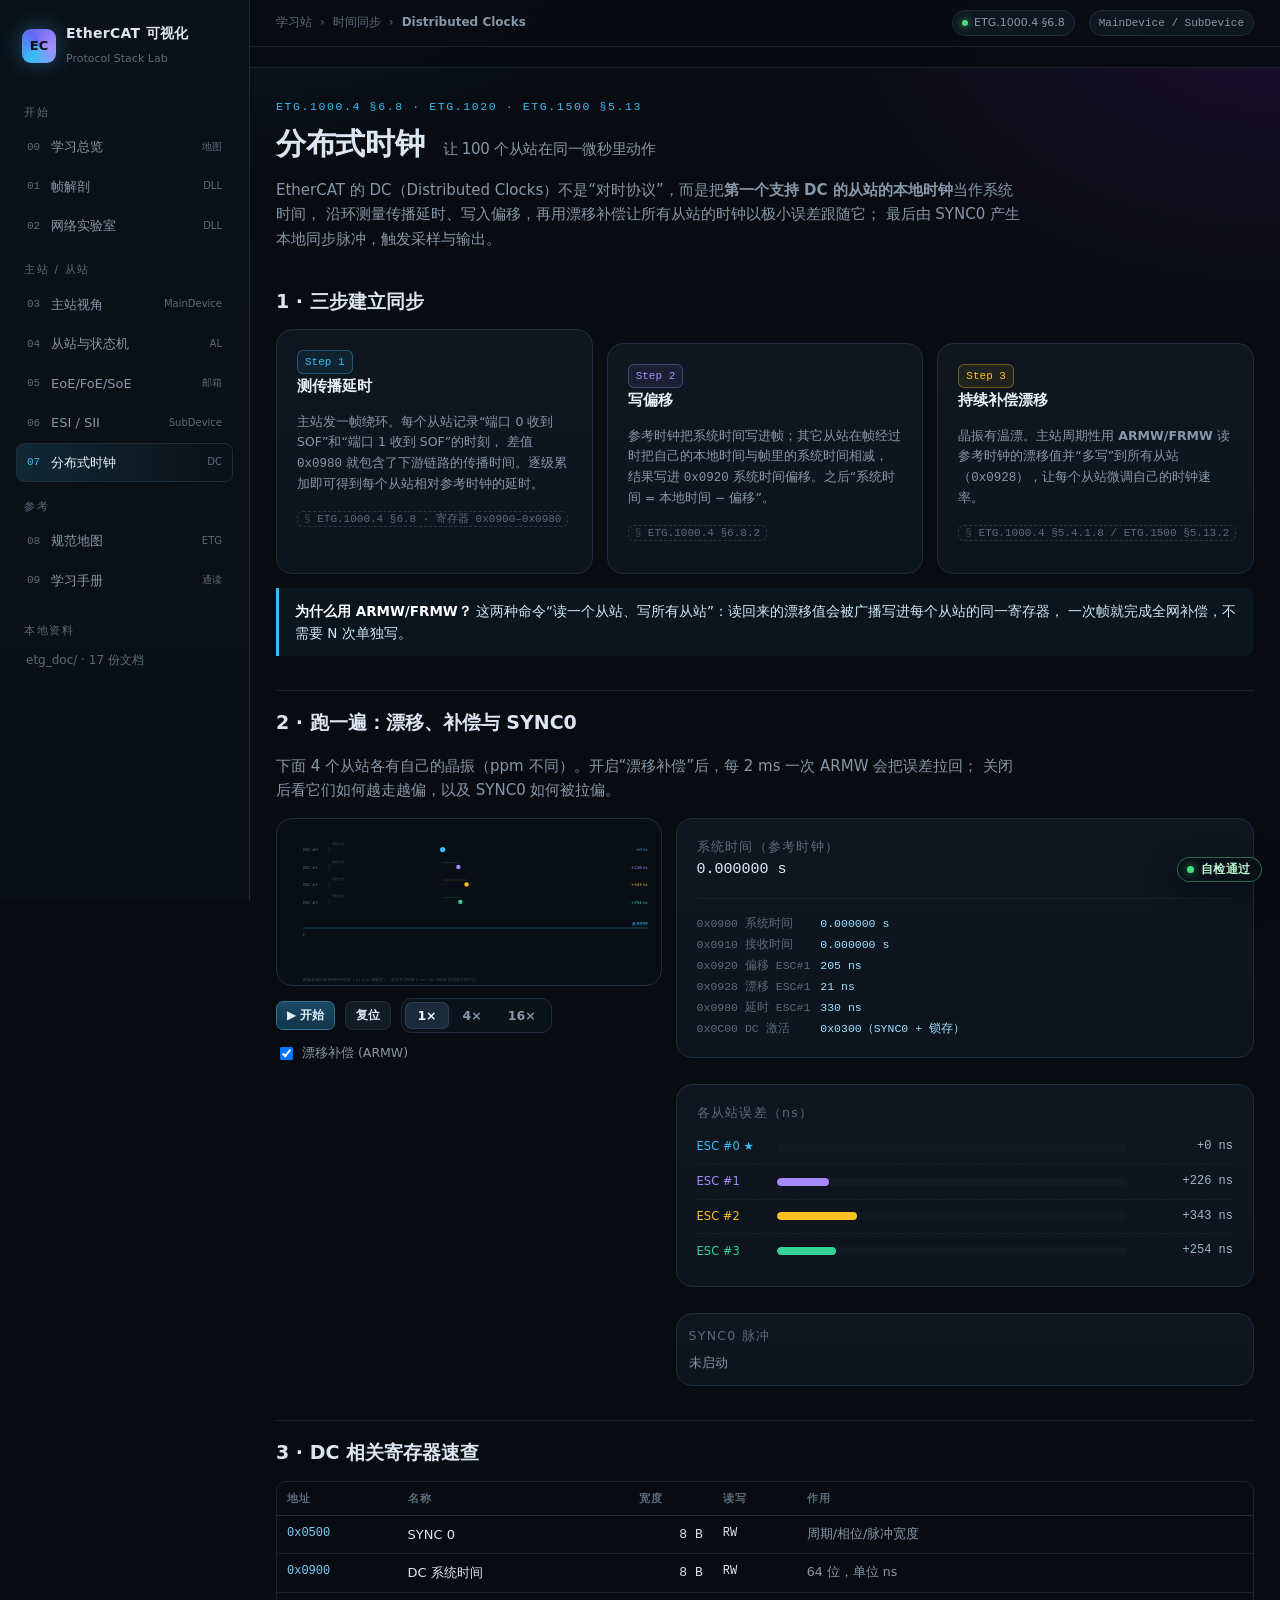
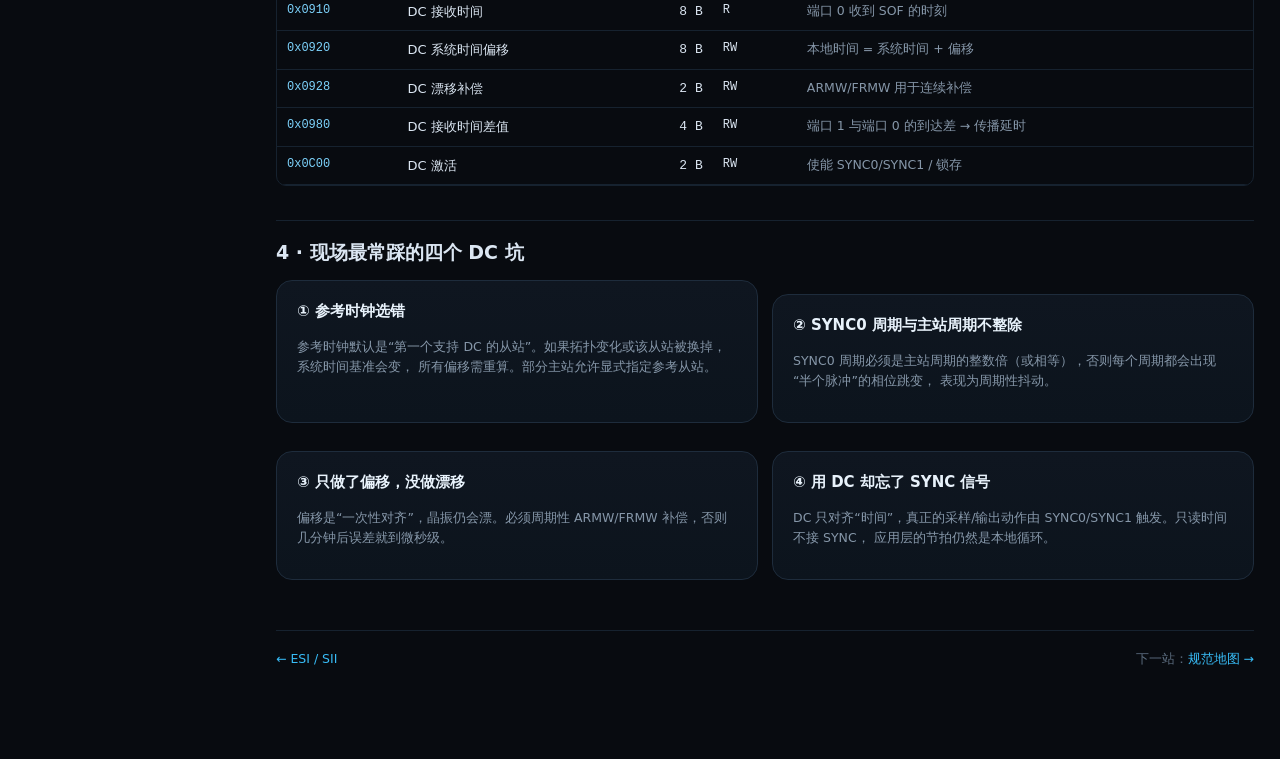
==== dc.html @ e686e782 "feat: init" ====
<!DOCTYPE html>
<html lang="zh-CN">
<head>
<meta charset="utf-8">
<meta name="viewport" content="width=device-width,initial-scale=1">
<title>分布式时钟 · EtherCAT 可视化</title>
<link rel="icon" href="data:image/svg+xml,%3Csvg xmlns='http://www.w3.org/2000/svg' viewBox='0 0 32 32'%3E%3Crect width='32' height='32' rx='8' fill='%230b1c26'/%3E%3Crect x='5' y='5' width='22' height='22' rx='5' fill='none' stroke='%2338bdf8' stroke-width='2'/%3E%3Ctext x='16' y='21' font-family='monospace' font-size='11' font-weight='700' fill='%237dd3fc' text-anchor='middle'%3EEC%3C/text%3E%3C/svg%3E">
<link rel="stylesheet" href="assets/css/style.css">
<style>
  .dc-stage{background:#080e14;border:1px solid var(--line);border-radius:16px;overflow:hidden}
  .dc-stage svg{display:block;width:100%;height:auto}
  .reg{display:grid;grid-template-columns:auto 1fr;gap:2px 10px;font-size:11.5px;font-family:var(--mono)}
  .reg .k{color:var(--text-faint)}
  .reg .v{color:#9fe0ff}
  .clock-row{display:grid;grid-template-columns:70px 1fr 96px;gap:10px;align-items:center;padding:7px 0;border-bottom:1px dashed #16222f}
  .clock-row:last-child{border-bottom:0}
  .bar{height:8px;border-radius:99px;background:#101a24;overflow:hidden}
  .bar i{display:block;height:100%;border-radius:99px}
  .mono-lg{font-family:var(--mono);font-size:15px;color:#dff1ff}
  .lag{font-family:var(--mono);font-size:12px}
</style>
</head>
<body>
<div class="shell">
  <div class="side" id="side-slot"></div>
  <div class="main">
    <div class="topbar" id="top-slot"></div>
    <div class="wrap">

      <div class="page-head">
        <div class="eyebrow">ETG.1000.4 §6.8 · ETG.1020 · ETG.1500 §5.13</div>
        <h1>分布式时钟 <small>让 100 个从站在同一微秒里动作</small></h1>
        <p class="lede">
          EtherCAT 的 DC（Distributed Clocks）不是“对时协议”，而是把<b>第一个支持 DC 的从站的本地时钟</b>当作系统时间，
          沿环测量传播延时、写入偏移，再用漂移补偿让所有从站的时钟以极小误差跟随它；
          最后由 SYNC0 产生本地同步脉冲，触发采样与输出。
        </p>
      </div>

      <h2 id="principle">1 · 三步建立同步</h2>
      <div class="grid g3">
        <div class="card">
          <div class="badge m">Step 1</div>
          <h3>测传播延时</h3>
          <p class="small muted">
            主站发一帧绕环。每个从站记录“端口 0 收到 SOF”和“端口 1 收到 SOF”的时刻，
            差值 <code class="mono">0x0980</code> 就包含了下游链路的传播时间。逐级累加即可得到每个从站相对参考时钟的延时。
          </p>
          <p class="small"><span class="src">ETG.1000.4 §6.8 · 寄存器 0x0900–0x0980</span></p>
        </div>
        <div class="card">
          <div class="badge s">Step 2</div>
          <h3>写偏移</h3>
          <p class="small muted">
            参考时钟把系统时间写进帧；其它从站在帧经过时把自己的本地时间与帧里的系统时间相减，
            结果写进 <code class="mono">0x0920</code> 系统时间偏移。之后“系统时间 = 本地时间 − 偏移”。
          </p>
          <p class="small"><span class="src">ETG.1000.4 §6.8.2</span></p>
        </div>
        <div class="card">
          <div class="badge w">Step 3</div>
          <h3>持续补偿漂移</h3>
          <p class="small muted">
            晶振有温漂。主站周期性用 <b>ARMW/FRMW</b> 读参考时钟的漂移值并“多写”到所有从站
            （<code class="mono">0x0928</code>），让每个从站微调自己的时钟速率。
          </p>
          <p class="small"><span class="src">ETG.1000.4 §5.4.1.8 / ETG.1500 §5.13.2</span></p>
        </div>
      </div>

      <div class="note" style="margin-top:14px">
        <b>为什么用 ARMW/FRMW？</b> 这两种命令“读一个从站、写所有从站”：读回来的漂移值会被广播写进每个从站的同一寄存器，
        一次帧就完成全网补偿，不需要 N 次单独写。
      </div>

      <h2 id="sim">2 · 跑一遍：漂移、补偿与 SYNC0</h2>
      <p class="lede">
        下面 4 个从站各有自己的晶振（ppm 不同）。开启“漂移补偿”后，每 2 ms 一次 ARMW 会把误差拉回；
        关闭后看它们如何越走越偏，以及 SYNC0 如何被拉偏。
      </p>

      <div class="grid g23">
        <div>
          <div class="dc-stage" id="stage"></div>
          <div class="toolbar" style="margin-top:12px">
            <button class="btn sm primary" id="btn-run">▶ 开始</button>
            <button class="btn sm" id="btn-reset">复位</button>
            <div class="seg" id="speed">
              <button data-v="1" class="on">1×</button>
              <button data-v="4">4×</button>
              <button data-v="16">16×</button>
            </div>
            <div class="spacer"></div>
            <label class="small muted" style="display:flex;gap:6px;align-items:center">
              <input type="checkbox" id="comp" checked> 漂移补偿 (ARMW)
            </label>
          </div>
        </div>

        <div class="side-panel">
          <div class="card">
            <div class="small faint" style="letter-spacing:.1em">系统时间（参考时钟）</div>
            <div class="mono-lg" id="sys-time">0.000000 s</div>
            <div class="hr"></div>
            <div class="reg" id="regs"></div>
          </div>
          <div class="card">
            <div class="small faint" style="letter-spacing:.1em;margin-bottom:6px">各从站误差（ns）</div>
            <div id="clocks"></div>
          </div>
          <div class="card" style="padding:12px">
            <div class="small faint" style="letter-spacing:.1em;margin-bottom:6px">SYNC0 脉冲</div>
            <div id="sync-info" class="small muted">未启动</div>
          </div>
        </div>
      </div>

      <h2 id="regs">3 · DC 相关寄存器速查</h2>
      <div class="scroll">
        <table class="tbl" id="dc-reg-tbl"></table>
      </div>

      <h2 id="pitfall">4 · 现场最常踩的四个 DC 坑</h2>
      <div class="grid g2">
        <div class="card">
          <h3 style="margin-top:0">① 参考时钟选错</h3>
          <p class="small muted">
            参考时钟默认是“第一个支持 DC 的从站”。如果拓扑变化或该从站被换掉，系统时间基准会变，
            所有偏移需重算。部分主站允许显式指定参考从站。
          </p>
        </div>
        <div class="card">
          <h3 style="margin-top:0">② SYNC0 周期与主站周期不整除</h3>
          <p class="small muted">
            SYNC0 周期必须是主站周期的整数倍（或相等），否则每个周期都会出现“半个脉冲”的相位跳变，
            表现为周期性抖动。
          </p>
        </div>
        <div class="card">
          <h3 style="margin-top:0">③ 只做了偏移，没做漂移</h3>
          <p class="small muted">
            偏移是“一次性对齐”，晶振仍会漂。必须周期性 ARMW/FRMW 补偿，否则几分钟后误差就到微秒级。
          </p>
        </div>
        <div class="card">
          <h3 style="margin-top:0">④ 用 DC 却忘了 SYNC 信号</h3>
          <p class="small muted">
            DC 只对齐“时间”，真正的采样/输出动作由 SYNC0/SYNC1 触发。只读时间不接 SYNC，
            应用层的节拍仍然是本地循环。
          </p>
        </div>
      </div>

      <footer class="end">
        <a href="slave.html">← ESI / SII</a>
        <span>下一站：<a href="spec.html">规范地图 →</a></span>
      </footer>
    </div>
  </div>
</div>

<script src="assets/js/ec-core.js"></script>
<script>
const { REGS } = EC_DATA;
const { renderShell, fmt, hex0x } = EC_UI;

renderShell({ active: 'dc', crumbs: ['学习站', '时间同步', 'Distributed Clocks'], title: 'ETG.1000.4 §6.8' });

/* ---------------- 模型 ---------------- */
const slaves = [
  { name: 'ESC #0', ppm: 0,    ref: true,  color: '#38bdf8' },
  { name: 'ESC #1', ppm: 18,   ref: false, color: '#a78bfa' },
  { name: 'ESC #2', ppm: -27,  ref: false, color: '#fbbf24' },
  { name: 'ESC #3', ppm: 41,   ref: false, color: '#34d399' },
];
const NS = 1e9;
let t = 0;                 // 系统时间 (ns)
let running = false;
let speed = 1;
let raf = null;
let last = 0;
let compOn = true;
let nextArmw = 0;
let armwPeriod = 2e6;      // 2 ms
let syncPeriod = 1e6;      // 1 ms
let lastSync = 0;
let syncCount = 0;

/* 每个从站：offset（本地-系统），drift（累计误差 ns），propDelay（传播延时 ns） */
const st = slaves.map((s, i) => ({
  offsetErr: i === 0 ? 0 : 120 + i * 85,   // 初始偏移误差（故意没对齐，单位 ns）
  driftErr: i === 0 ? 0 : (Math.random() - 0.5) * 300,
  delay: i * 290 + 40,                     // 传播延时估算
  syncJitter: 0,
}));

const stage = document.getElementById('stage');

/* ---------------- 绘制 ---------------- */
function draw() {
  const W = 880, H = 380;
  const baseY = 250;
  const parts = [];

  // 时间轴
  parts.push(`<line x1="60" y1="${baseY}" x2="${W - 30}" y2="${baseY}" stroke="#1e2c3c"/>`);
  parts.push(`<text x="60" y="${baseY + 18}" fill="#5a6b7d" font-size="9">t</text>`);

  // 参考时钟线（0 误差）
  parts.push(`<line x1="60" y1="${baseY}" x2="${W - 30}" y2="${baseY}" stroke="#38bdf8" stroke-width="1.2" opacity=".5"/>`);
  parts.push(`<text x="${W - 30}" y="${baseY - 6}" fill="#38bdf8" font-size="9" text-anchor="end">参考时钟</text>`);

  slaves.forEach((s, i) => {
    const y = 70 + i * 40;
    const err = st[i].driftErr + st[i].offsetErr;
    const norm = Math.max(-1, Math.min(1, err / 1500));
    const x = 380 + norm * 240;
    parts.push(`
      <g>
        <text x="60" y="${y + 4}" fill="#5a6b7d" font-size="9">${s.name}</text>
        <line x1="120" y1="${y}" x2="${W - 30}" y2="${y}" stroke="#0f1a24"/>
        <line x1="120" y1="${y - 8}" x2="120" y2="${y + 8}" stroke="#2a3a4c"/>
        <text x="126" y="${y - 10}" fill="#3b4a5a" font-size="8">理想位置</text>
        <circle cx="${x}" cy="${y}" r="${s.ref ? 6 : 5}" fill="${s.color}"/>
        <line x1="380" y1="${y - 10}" x2="${x}" y2="${y - 10}" stroke="${s.color}" stroke-width="1" opacity=".35"/>
        <text x="${W - 30}" y="${y + 4}" fill="${s.color}" font-size="9" text-anchor="end">
          ${err >= 0 ? '+' : ''}${err.toFixed(0)} ns
        </text>
      </g>`);
  });

  // SYNC0 脉冲
  if (running) {
    const phase = (t % syncPeriod) / syncPeriod;
    parts.push(`
      <g transform="translate(60,${H - 66})">
        <text x="0" y="-8" fill="#5a6b7d" font-size="9">SYNC0（参考）</text>
        <line x1="0" y1="10" x2="520" y2="10" stroke="#2a3a4c"/>
        ${Array.from({ length: 6 }, (_, k) => {
          const x = k * 86 + 20;
          return `<line x1="${x}" y1="10" x2="${x}" y2="-4" stroke="#34d399" stroke-width="2"/>`;
        }).join('')}
        <line x1="${phase * 520}" y1="10" x2="${phase * 520}" y2="-10" stroke="#fb7185" stroke-width="1" opacity=".8"/>
      </g>`);
  }

  // 全局时间轴
  parts.push(`<text x="60" y="${H - 8}" fill="#3b4a5a" font-size="8.5">
    横轴是相对参考时钟的误差（±1.5 µs 满量程）；补偿开启时每 2 ms 一次 ARMW 把误差压回中心</text>`);

  stage.innerHTML = `<svg viewBox="0 0 ${W} ${H}">${parts.join('')}</svg>`;
}

function drawRegs() {
  const err0 = st[1].driftErr;
  const rows = [
    ['0x0900 系统时间', `${(t / NS).toFixed(6)} s`],
    ['0x0910 接收时间', `${((t + st[0].delay) / NS).toFixed(6)} s`],
    ['0x0920 偏移 ESC#1', `${fmt(st[1].offsetErr, 0)} ns`],
    ['0x0928 漂移 ESC#1', `${fmt(err0, 0)} ns`],
    ['0x0980 延时 ESC#1', `${st[1].delay} ns`],
    ['0x0C00 DC 激活', '0x0300（SYNC0 + 锁存）'],
  ];
  document.getElementById('regs').innerHTML = rows.map(([k, v]) =>
    `<span class="k">${k}</span><span class="v">${v}</span>`).join('');

  document.getElementById('sys-time').textContent = (t / NS).toFixed(6) + ' s';

  document.getElementById('clocks').innerHTML = slaves.map((s, i) => {
    const err = st[i].driftErr + st[i].offsetErr;
    const pct = Math.min(100, Math.abs(err) / 1500 * 100);
    return `<div class="clock-row">
      <span style="color:${s.color};font-size:11.5px">${s.name}${s.ref ? ' ★' : ''}</span>
      <div class="bar"><i style="width:${pct}%;background:${pct > 60 ? '#fb7185' : s.color}"></i></div>
      <span class="lag" style="color:${Math.abs(err) > 500 ? '#fda4af' : '#9fb6c9'};text-align:right">
        ${err >= 0 ? '+' : ''}${err.toFixed(0)} ns</span>
    </div>`;
  }).join('');

  document.getElementById('sync-info').innerHTML = running
    ? `已产生 <b style="color:#86efac">${syncCount}</b> 个 SYNC0 脉冲<br>
       周期 1.000 ms · 抖动 ≈ ${fmt(Math.abs(st[3].driftErr) / 50, 1)} ns`
    : '未启动';
}

/* ---------------- 循环 ---------------- */
function tick(now) {
  if (!running) return;
  if (!last) last = now;
  const dtReal = Math.min(80, now - last);   // ms
  last = now;
  const dtNs = dtReal * 1e6 * speed;
  t += dtNs;

  // 每个从站按 ppm 漂移（1 ppm = 1e-6 相对误差）
  // 同时：启动阶段偏移误差按 0.4 s 时间常数收敛到 0（模拟 Step 2 写偏移）
  const alignK = Math.exp(-dtNs / 4e8);
  st.forEach((s, i) => {
    if (i === 0) return;
    const perMs = (slaves[i].ppm * 1e-6) * dtNs;   // ns
    s.driftErr += perMs;
    s.offsetErr *= alignK;
  });

  // ARMW 周期补偿
  if (compOn && t >= nextArmw) {
    nextArmw = t + armwPeriod;
    st.forEach((s, i) => {
      if (i === 0) return;
      s.driftErr *= 0.06;   // 补偿后残余 6%
    });
  }

  // SYNC0
  if (t - lastSync >= syncPeriod) {
    lastSync = t;
    syncCount++;
    st.forEach((s, i) => {
      if (i === 0) return;
      s.syncJitter = s.driftErr * 0.05;
    });
  }

  draw();
  drawRegs();
  raf = requestAnimationFrame(tick);
}

/* ---------------- 控制 ---------------- */
document.getElementById('btn-run').addEventListener('click', e => {
  running = !running;
  e.target.textContent = running ? '❚❚ 暂停' : '▶ 继续';
  if (running) { last = 0; raf = requestAnimationFrame(tick); }
  else { cancelAnimationFrame(raf); }
});
document.getElementById('btn-reset').addEventListener('click', () => {
  running = false; cancelAnimationFrame(raf);
  document.getElementById('btn-run').textContent = '▶ 开始';
  t = 0; last = 0; nextArmw = 0; lastSync = 0; syncCount = 0;
  st.forEach((s, i) => {
    s.offsetErr = i === 0 ? 0 : 120 + i * 85;
    s.driftErr = i === 0 ? 0 : (Math.random() - 0.5) * 300;
  });
  draw(); drawRegs();
});
document.getElementById('speed').addEventListener('click', e => {
  const b = e.target.closest('button'); if (!b) return;
  document.querySelectorAll('#speed button').forEach(x => x.classList.remove('on'));
  b.classList.add('on');
  speed = +b.dataset.v;
});
document.getElementById('comp').addEventListener('change', e => {
  compOn = e.target.checked;
});

/* ---------------- 寄存器表 ---------------- */
const DC_REGS = REGS.filter(r => r.addr.startsWith('0x09') || r.addr === '0x0C00' || r.addr === '0x0500');
document.getElementById('dc-reg-tbl').innerHTML = `
  <thead><tr><th>地址</th><th>名称</th><th>宽度</th><th>读写</th><th>作用</th></tr></thead>
  <tbody>${DC_REGS.map(r => `<tr>
    <td class="mono" style="color:#7dd3fc">${r.addr}</td>
    <td>${r.name}</td><td class="num">${r.size} B</td><td class="mono small">${r.rw}</td>
    <td class="small muted">${r.note}</td>
  </tr>`).join('')}</tbody>`;

/* 初始渲染：即使不点开始，也要先画出时间轴与寄存器 */
draw();
drawRegs();
</script>

<div class="selfcheck sc-idle" id="selfcheck" data-state="idle" role="status" aria-live="polite" tabindex="0"
     title="脚本未执行：若通过 file:// 打开，请确认 assets/js/ec-core.js 存在；否则按 F12 查看控制台">
  <span class="sc-dot"></span><span class="sc-text">脚本未执行</span>
</div>

</body>
</html>
---- assets/css/style.css ----
/* =========================================================
   EtherCAT 可视化学习站 — 共享样式
   设计语言：工业暗色 + 通信信号色
   ========================================================= */
:root{
  --bg:            #080b10;
  --bg-2:          #0c1118;
  --panel:         #0f1620;
  --panel-2:       #131c27;
  --line:          #1e2c3c;
  --line-soft:     #16222f;
  --text:          #dbe6f2;
  --text-dim:      #8697a9;
  --text-faint:    #5a6b7d;

  --master:        #38bdf8;   /* 主站 青 */
  --sub:           #a78bfa;   /* 从站 紫 */
  --rx:            #34d399;   /* 下行 绿 */
  --tx:            #60a5fa;   /* 上行 蓝 */
  --warn:          #fbbf24;
  --err:           #fb7185;
  --ok:            #4ade80;

  --f-eth:         #4c1d95;   /* 以太网头 */
  --f-ecat:        #075985;   /* ECAT 帧头 */
  --f-pdu:         #065f46;   /* PDU 头 */
  --f-data:        #78350f;   /* 数据区 */
  --f-wkc:         #7f1d1d;   /* 工作计数器 */

  --r-s: 4px;
  --r-m: 10px;
  --r-l: 16px;
  --mono: "JetBrains Mono", "Cascadia Mono", "Consolas", ui-monospace, monospace;
  --sans: "Inter", "Segoe UI", "Microsoft YaHei", system-ui, sans-serif;
}

*{ box-sizing:border-box; }
html{ scroll-behavior:smooth; }
body{
  margin:0; background:
    radial-gradient(1200px 700px at 12% -10%, #0f2333 0%, transparent 60%),
    radial-gradient(900px 600px at 100% 0%, #1a1030 0%, transparent 55%),
    var(--bg);
  color:var(--text);
  font:15px/1.65 var(--sans);
  -webkit-font-smoothing:antialiased;
}
a{ color:var(--master); text-decoration:none; }
a:hover{ text-decoration:underline; }
code,kbd,.mono{ font-family:var(--mono); }
kbd{
  font-size:11px; padding:1px 5px; border:1px solid var(--line);
  border-bottom-width:2px; border-radius:4px; background:var(--panel-2); color:var(--text-dim);
}

/* ---------- 布局 ---------- */
.shell{ display:grid; grid-template-columns:250px minmax(0,1fr); min-height:100vh; }
.side{
  position:sticky; top:0; height:100vh; overflow:auto;
  border-right:1px solid var(--line);
  background:linear-gradient(180deg, #0a1118 0%, #0a0f15 100%);
  padding:22px 16px 40px;
}
.brand{ display:flex; gap:10px; align-items:center; padding:0 6px 18px; }
.brand .logo{
  width:34px;height:34px;border-radius:9px;flex:none;
  background:conic-gradient(from 210deg, var(--master), #6366f1, var(--sub), var(--master));
  display:grid;place-items:center;font-weight:800;font-size:13px;color:#04121c;
  box-shadow:0 0 22px rgba(56,189,248,.35);
}
.brand b{ font-size:14px; letter-spacing:.02em; display:block; }
.brand span{ font-size:11px; color:var(--text-faint); }

.nav-group{ margin:16px 0 6px; font-size:10.5px; letter-spacing:.16em; text-transform:uppercase; color:var(--text-faint); padding:0 8px; }
.nav a{
  display:flex; align-items:center; gap:8px;
  padding:8px 10px; border-radius:8px; color:var(--text-dim);
  font-size:13px; text-decoration:none; border:1px solid transparent; white-space:nowrap;
}
.nav a:hover{ background:#0e1822; color:var(--text); }
.nav a.active{ background:linear-gradient(90deg, rgba(56,189,248,.14), transparent); border-color:var(--line); color:#eaf6ff; }
.nav a .num{ font-family:var(--mono); font-size:11px; color:var(--text-faint); width:16px; flex:none; }
.nav a.active .num{ color:var(--master); }
.nav a .tag{ margin-left:auto; font-size:10px; color:var(--text-faint); overflow:hidden; text-overflow:ellipsis; }
@media (max-width:1250px){ .side{ padding-left:12px; padding-right:10px; } .nav a .tag{ display:none; } }

.main{ min-width:0; }
.topbar{
  position:sticky; top:0; z-index:30; backdrop-filter:blur(12px);
  background:rgba(8,11,16,.78); border-bottom:1px solid var(--line-soft);
  display:flex; align-items:center; gap:14px; padding:10px 26px;
}
.crumbs{ font-size:12px; color:var(--text-faint); display:flex; gap:8px; align-items:center; }
.crumbs b{ color:var(--text-dim); font-weight:600; }
.topbar .spacer{ flex:1; }
.pill{
  font-size:11px; color:var(--text-dim); border:1px solid var(--line);
  padding:3px 9px; border-radius:999px; background:var(--panel);
  display:inline-flex; align-items:center; gap:6px; white-space:nowrap;
}
.dot{ width:6px;height:6px;border-radius:50%;background:var(--ok); box-shadow:0 0 8px var(--ok); }

.wrap{ max-width:1180px; margin:0 auto; padding:30px 26px 90px; }
.page-head{ margin-bottom:24px; }
.eyebrow{ font-family:var(--mono); font-size:11.5px; letter-spacing:.14em; text-transform:uppercase; color:var(--master); }
h1{ font-size:30px; line-height:1.25; margin:8px 0 10px; letter-spacing:-.01em; }
h1 small{ font-size:15px; color:var(--text-dim); font-weight:400; margin-left:8px; }
h2{ font-size:19px; margin:34px 0 12px; padding-top:16px; border-top:1px solid var(--line-soft); }
h2:first-of-type{ border-top:none; padding-top:0; }
h3{ font-size:15px; margin:18px 0 8px; color:#e8f2fb; }
.lede{ color:var(--text-dim); max-width:78ch; }
.muted{ color:var(--text-dim); }
.faint{ color:var(--text-faint); }
.small{ font-size:12.5px; }

.card{
  background:linear-gradient(180deg, var(--panel) 0%, #0c141d 100%);
  border:1px solid var(--line); border-radius:var(--r-l); padding:18px 20px;
}
.card.pad{ padding:22px 24px; }
.card + .card{ margin-top:14px; }
.card h3{ margin-top:0; }
.grid{ display:grid; gap:14px; }
.g2{ grid-template-columns:repeat(2, minmax(0,1fr)); }
.g3{ grid-template-columns:repeat(3, minmax(0,1fr)); }
.g4{ grid-template-columns:repeat(4, minmax(0,1fr)); }
.g23{ grid-template-columns:minmax(0,2fr) minmax(0,3fr); }
@media (max-width:1020px){
  .g2,.g3,.g4,.g23{ grid-template-columns:minmax(0,1fr); }
}

/* ---------- 通用小组件 ---------- */
.kv{ display:grid; grid-template-columns:auto 1fr; gap:4px 14px; font-size:13px; }
.kv dt{ color:var(--text-faint); font-family:var(--mono); font-size:11.5px; padding-top:2px; }
.kv dd{ margin:0; color:var(--text); }
.hr{ height:1px; background:var(--line-soft); margin:16px 0; }

.badge{
  display:inline-flex; align-items:center; gap:5px;
  font-size:11px; font-family:var(--mono); padding:2px 7px; border-radius:6px;
  border:1px solid var(--line); background:#0b131b; color:var(--text-dim);
}
.badge.m{ color:var(--master); border-color:rgba(56,189,248,.35); background:rgba(56,189,248,.08); }
.badge.s{ color:var(--sub); border-color:rgba(167,139,250,.35); background:rgba(167,139,250,.08); }
.badge.w{ color:var(--warn); border-color:rgba(251,191,36,.35); background:rgba(251,191,36,.08); }
.badge.e{ color:var(--err); border-color:rgba(251,113,133,.35); background:rgba(251,113,133,.08); }
.badge.free{ color:var(--ok); border-color:rgba(74,222,128,.35); background:rgba(74,222,128,.08); }

.btn{
  font:600 13px var(--sans); color:var(--text);
  background:var(--panel-2); border:1px solid var(--line); border-radius:9px;
  padding:8px 14px; cursor:pointer; display:inline-flex; align-items:center; gap:7px;
  transition:.15s;
}
.btn:hover{ border-color:#2b415a; background:#182432; }
.btn.primary{ background:linear-gradient(180deg, #1c4a66, #123448); border-color:#2b6f97; color:#dff4ff; }
.btn.primary:hover{ filter:brightness(1.12); }
.btn.ghost{ background:transparent; }
.btn.sm{ padding:5px 10px; font-size:12px; border-radius:7px; }
.btn:disabled{ opacity:.45; cursor:not-allowed; }

.seg{ display:inline-flex; background:#0a121a; border:1px solid var(--line); border-radius:10px; padding:3px; gap:2px; flex-wrap:wrap; }
.seg button{
  font:600 12.5px var(--sans); color:var(--text-dim); background:transparent; border:0;
  padding:6px 12px; border-radius:7px; cursor:pointer; white-space:nowrap;
}
.seg button.on{ background:#1b2a3a; color:#e9f5ff; box-shadow:inset 0 0 0 1px #2a3f55; }
.seg button:hover{ color:var(--text); }

.note{
  border-left:3px solid var(--master); background:rgba(56,189,248,.06);
  padding:12px 16px; border-radius:0 var(--r-m) var(--r-m) 0; font-size:13.5px; color:#cfe6f5;
}
.note.warn{ border-color:var(--warn); background:rgba(251,191,36,.06); color:#f7e6bd; }
.note b{ color:#fff; }

.src{
  font-family:var(--mono); font-size:11px; color:var(--text-faint);
  border:1px dashed #24374a; border-radius:6px; padding:1px 6px; white-space:nowrap;
}
.src::before{ content:"§ "; opacity:.6; }

.toolbar{ display:flex; gap:10px; align-items:center; flex-wrap:wrap; margin:14px 0; }
.toolbar .spacer{ flex:1; }

/* ---------- 首页 hero ---------- */
.hero{
  position:relative; overflow:hidden; border:1px solid var(--line); border-radius:20px;
  padding:34px 34px 28px; margin-bottom:26px;
  background:
     radial-gradient(700px 340px at 88% -30%, rgba(167,139,250,.22), transparent 62%),
     radial-gradient(600px 300px at 4% 120%, rgba(56,189,248,.18), transparent 60%),
     linear-gradient(180deg,#0d1722,#0a1017);
}
.hero h1{ font-size:36px; max-width:20ch; }
.hero p{ color:#a9bccd; max-width:62ch; }
.hero .kpis{ display:flex; gap:22px; flex-wrap:wrap; margin-top:18px; }
.kpi b{ display:block; font-family:var(--mono); font-size:19px; color:#eaf6ff; }
.kpi span{ font-size:11.5px; color:var(--text-faint); letter-spacing:.06em; }

.cardlink{ display:block; color:inherit; text-decoration:none; transition:.18s; }
.cardlink:hover{ text-decoration:none; transform:translateY(-2px); border-color:#2a4159; }
.cardlink .go{ margin-top:auto; font-size:12px; color:var(--master); font-family:var(--mono); }
.cardlink{ display:flex; flex-direction:column; gap:8px; }
.cardlink .ico{ font-size:20px; }

/* ---------- 表格 ---------- */
table.tbl{ width:100%; border-collapse:collapse; font-size:13px; }
.tbl th{
  text-align:left; font-size:10.5px; letter-spacing:.1em; text-transform:uppercase;
  color:var(--text-faint); font-weight:600; padding:8px 10px; border-bottom:1px solid var(--line);
  white-space:nowrap;
}
.tbl td{ padding:8px 10px; border-bottom:1px solid var(--line-soft); vertical-align:top; }
.tbl tr:hover td{ background:#0d1721; }
.tbl td.mono{ font-family:var(--mono); font-size:12px; }
.tbl .num{ text-align:right; font-family:var(--mono); }
.scroll{ overflow:auto; border:1px solid var(--line-soft); border-radius:var(--r-m); }

/* ---------- 帧可视化 ---------- */
.frame-strip{ overflow-x:auto; padding:6px 2px 12px; }
.strip{ display:flex; align-items:flex-end; gap:2px; min-width:max-content; }
.cell{
  position:relative; border-radius:5px; border:1px solid rgba(255,255,255,.09);
  display:flex; flex-direction:column; justify-content:space-between;
  padding:5px 4px; min-height:52px; font-family:var(--mono); font-size:10.5px;
  color:#dff1ff; cursor:pointer; transition:.12s; overflow:hidden;
}
.cell:hover{ transform:translateY(-3px); box-shadow:0 6px 18px rgba(0,0,0,.5); z-index:5; }
.cell.sel{ outline:2px solid #7dd3fc; outline-offset:1px; transform:translateY(-3px); z-index:6; }
.cell .off{ font-size:9px; color:rgba(255,255,255,.55); }
.cell .nm{ font-size:9.5px; color:rgba(255,255,255,.85); white-space:nowrap; overflow:hidden; text-overflow:ellipsis; }
.cell .vl{ font-weight:700; font-size:11.5px; white-space:nowrap; overflow:hidden; text-overflow:ellipsis; }
.cell.f-eth{ background:linear-gradient(180deg,#3b1d80,#291357); }
.cell.f-ecat{ background:linear-gradient(180deg,#075985,#06364d); }
.cell.f-pdu{ background:linear-gradient(180deg,#065f46,#043d2e); }
.cell.f-data{ background:linear-gradient(180deg,#78350f,#4a2008); }
.cell.f-wkc{ background:linear-gradient(180deg,#7f1d1d,#4c1010); }
.cell.f-pad{ background:repeating-linear-gradient(45deg,#141d27,#141d27 5px,#101821 5px,#101821 10px); color:var(--text-faint); }
.cell.small{ min-height:38px; }
.bitrow{ display:flex; gap:2px; min-width:max-content; flex-wrap:wrap; }
.bit{
  width:22px; height:28px; display:grid; place-items:center; font-family:var(--mono); font-size:10.5px;
  border-radius:4px; border:1px solid var(--line); background:#0a1219; color:var(--text-dim); cursor:pointer;
}
.bit.set{ background:#123a52; color:#9fe0ff; border-color:#1e5876; }
.bit:hover{ border-color:var(--master); }

.legend{ display:flex; gap:14px; flex-wrap:wrap; font-size:11.5px; color:var(--text-dim); margin:10px 0; }
.legend i{ width:10px;height:10px;border-radius:3px;display:inline-block;margin-right:5px; vertical-align:-1px; }

.tip{
  position:fixed; z-index:100; pointer-events:none; max-width:320px;
  background:#0b1520; border:1px solid #2a4058; border-radius:9px; padding:9px 11px;
  font-size:12px; color:var(--text); box-shadow:0 14px 40px rgba(0,0,0,.6); display:none;
}
.tip b{ color:#9fe0ff; font-family:var(--mono); font-size:11.5px; }
.tip .r{ color:var(--text-faint); font-family:var(--mono); font-size:10.5px; }

/* ---------- 层级架构图 ---------- */
.stack{ display:flex; flex-direction:column; gap:8px; }
.layer{
  display:grid; grid-template-columns:74px 1fr auto; gap:14px; align-items:center;
  border:1px solid var(--line); border-radius:12px; padding:13px 16px; cursor:pointer;
  background:#0b131b; transition:.15s;
}
.layer:hover{ border-color:#2b415a; background:#0d1721; }
.layer.on{ border-color:#2f6f92; background:linear-gradient(90deg, rgba(56,189,248,.1), #0c141d 60%); }
.layer .lv{ font-family:var(--mono); font-size:11px; color:var(--text-faint); text-align:center; }
.layer .lv b{ display:block; font-size:18px; color:#dff1ff; }
.layer .nm{ font-weight:600; font-size:14.5px; }
.layer .ds{ font-size:12px; color:var(--text-dim); }
.layer .sp{ display:flex; gap:5px; flex-wrap:wrap; justify-content:flex-end; }

/* ---------- 网络实验室 ---------- */
.lab{ display:grid; grid-template-columns:minmax(0,1fr) 320px; gap:16px; align-items:start; }
@media (max-width:1080px){ .lab{ grid-template-columns:minmax(0,1fr); } }
.stage{
  position:relative; border:1px solid var(--line); border-radius:16px; overflow:hidden;
  background:
    radial-gradient(600px 240px at 50% 0%, rgba(56,189,248,.07), transparent 70%),
    #080e14;
  min-height:300px;
}
.stage svg{ display:block; width:100%; height:auto; }
.side-panel{ display:flex; flex-direction:column; gap:12px; }
.readout{ font-family:var(--mono); font-size:12px; }
.readout .row{ display:flex; justify-content:space-between; gap:10px; padding:4px 0; border-bottom:1px dashed #16222f; }
.readout .row:last-child{ border-bottom:0; }
.readout .k{ color:var(--text-faint); }
.readout .v{ color:#dff1ff; }
.log{
  font-family:var(--mono); font-size:11.5px; height:190px; overflow:auto;
  background:#070c11; border:1px solid var(--line-soft); border-radius:10px; padding:8px 10px;
}
.log div{ padding:1px 0; color:var(--text-dim); white-space:pre; }
.log div.hi{ color:#a5f3fc; }
.log div.ok{ color:#86efac; }
.log div.bad{ color:#fda4af; }
.progress{ height:4px; background:#101a24; border-radius:99px; overflow:hidden; }
.progress i{ display:block; height:100%; width:0; background:linear-gradient(90deg,var(--master),var(--sub)); transition:width .1s linear; }

/* ---------- 状态机 ---------- */
.esm-wrap{ display:grid; grid-template-columns:minmax(0,1.5fr) minmax(0,1fr); gap:16px; }
@media (max-width:980px){ .esm-wrap{ grid-template-columns:minmax(0,1fr); } }
.node-circle{ cursor:pointer; }
.node-circle:hover circle{ filter:brightness(1.25); }

/* ---------- ESI 树 ---------- */
.tree{ font-family:var(--mono); font-size:12.5px; max-height:520px; overflow:auto; }
.tree .t{ display:flex; gap:6px; padding:2px 6px; border-radius:5px; cursor:pointer; white-space:nowrap; }
.tree .t:hover{ background:#0e1a25; }
.tree .t.on{ background:#122536; box-shadow:inset 2px 0 0 var(--master); }
.tree .t .n{ color:#7dd3fc; }
.tree .t .a{ color:#fcd34d; font-size:11px; }
.tree .t .v{ color:#a7f3d0; font-size:11px; }
.tree .kids{ margin-left:14px; border-left:1px dashed #1b2a3a; padding-left:6px; }

pre.code{
  font-family:var(--mono); font-size:11.5px; line-height:1.55; color:#cfe6f5;
  background:#070c11; border:1px solid var(--line-soft); border-radius:10px;
  padding:12px 14px; overflow:auto; margin:0;
}
pre.code .h{ color:#7dd3fc; }
pre.code .c{ color:#5a6b7d; }
pre.code .s{ color:#a7f3d0; }
pre.code .k{ color:#fcd34d; }

footer.end{ margin-top:50px; padding-top:18px; border-top:1px solid var(--line-soft); display:flex; justify-content:space-between; gap:16px; font-size:12.5px; color:var(--text-faint); flex-wrap:wrap; }

@media (max-width:860px){
  .shell{ grid-template-columns:minmax(0,1fr); }
  .side{ position:relative; height:auto; border-right:0; border-bottom:1px solid var(--line); }
  .nav{ display:grid; grid-template-columns:repeat(2,minmax(0,1fr)); gap:2px; }
  .wrap{ padding:22px 16px 70px; }
  h1{ font-size:25px; }
  .hero{ padding:24px 20px; }
  .hero h1{ font-size:27px; }
}
@media (prefers-reduced-motion: reduce){
  *{ animation-duration:.001ms !important; transition-duration:.001ms !important; }
}


/* ---------- 页面自检徽标 ---------- */
.selfcheck{
  position:fixed; right:18px; bottom:18px; z-index:300;
  display:flex; align-items:center; gap:7px;
  padding:6px 11px 6px 9px; border-radius:999px;
  font:600 11.5px/1 var(--sans); letter-spacing:.02em;
  background:rgba(10,17,24,.92); border:1px solid var(--line);
  color:var(--text-dim); cursor:pointer; user-select:none;
  backdrop-filter:blur(10px); box-shadow:0 10px 30px rgba(0,0,0,.45);
  transition:border-color .2s, color .2s, transform .12s;
}
.selfcheck:hover{ transform:translateY(-1px); }
.selfcheck:focus-visible{ outline:2px solid var(--master); outline-offset:2px; }
.selfcheck .sc-dot{ width:7px; height:7px; border-radius:50%; background:#94a3b8; flex:none; }
.selfcheck.sc-running{ color:#b6c6d6; border-color:#2a3f55; }
.selfcheck.sc-running .sc-dot{ background:#94a3b8; animation:scPulse 1s infinite; }
.selfcheck.sc-ok{ color:#bbf7d0; border-color:rgba(74,222,128,.45); }
.selfcheck.sc-ok .sc-dot{ background:#4ade80; box-shadow:0 0 10px rgba(74,222,128,.8); }
.selfcheck.sc-warn{ color:#fde68a; border-color:rgba(251,191,36,.5); }
.selfcheck.sc-warn .sc-dot{ background:#fbbf24; box-shadow:0 0 10px rgba(251,191,36,.7); }
.selfcheck.sc-fail{ color:#fecdd3; border-color:rgba(251,113,133,.55); }
.selfcheck.sc-fail .sc-dot{ background:#fb7185; box-shadow:0 0 10px rgba(251,113,133,.8); }
.selfcheck.sc-idle{ color:#fde68a; border-color:rgba(251,191,36,.35); }
.selfcheck.sc-idle .sc-dot{ background:#fbbf24; animation:scPulse 1.6s infinite; }
@keyframes scPulse{ 0%,100%{ opacity:1 } 50%{ opacity:.35 } }

.sc-panel{
  position:absolute; right:0; bottom:calc(100% + 10px);
  width:min(340px, calc(100vw - 36px));
  background:#0b141d; border:1px solid #274057; border-radius:12px;
  box-shadow:0 18px 50px rgba(0,0,0,.7); padding:12px 14px;
  cursor:default; text-align:left; color:var(--text);
}
.selfcheck:not(.open) .sc-panel{ display:none; }
.sc-head{ display:flex; justify-content:space-between; align-items:baseline; gap:10px; }
.sc-head b{ font-size:12.5px; color:#e8f4ff; }
.sc-meta{ font:10.5px var(--mono); color:var(--text-faint); }
.sc-rows{ margin:9px 0 4px; display:flex; flex-direction:column; gap:3px; }
.sc-row{ display:flex; gap:6px; font:11.5px/1.5 var(--mono); color:#c9dcec; }
.sc-row span{ width:12px; flex:none; text-align:center; }
.sc-row.ok span{ color:#4ade80; }
.sc-row.bad{ color:#fecdd3; }
.sc-row.bad span{ color:#fb7185; }
.sc-row i{ color:var(--text-faint); font-style:normal; }
.sc-sec{ margin-top:9px; font-size:10.5px; letter-spacing:.08em; text-transform:uppercase; color:var(--text-faint); }
.sc-sec.ok-note{ color:#86efac; text-transform:none; letter-spacing:0; font-size:11.5px; }
.sc-err{
  margin:6px 0 0; padding:7px 8px; max-height:120px; overflow:auto;
  background:#170d11; border:1px solid #4c1f2a; border-radius:7px;
  font:10.5px/1.5 var(--mono); color:#fecdd3; white-space:pre-wrap; word-break:break-word;
}
.sc-foot{ display:flex; justify-content:space-between; align-items:center; gap:10px; margin-top:10px; padding-top:9px; border-top:1px solid #1b2a3a; }
.sc-hint{ font-size:10.5px; color:var(--text-faint); line-height:1.45; }
.sc-act{
  font:600 11px var(--sans); color:#dff4ff; background:#123448; border:1px solid #2b6f97;
  border-radius:7px; padding:4px 9px; cursor:pointer; white-space:nowrap; flex:none;
}
.sc-act:hover{ filter:brightness(1.15); }
@media (max-width:520px){
  .selfcheck{ right:10px; bottom:10px; font-size:11px; }
}
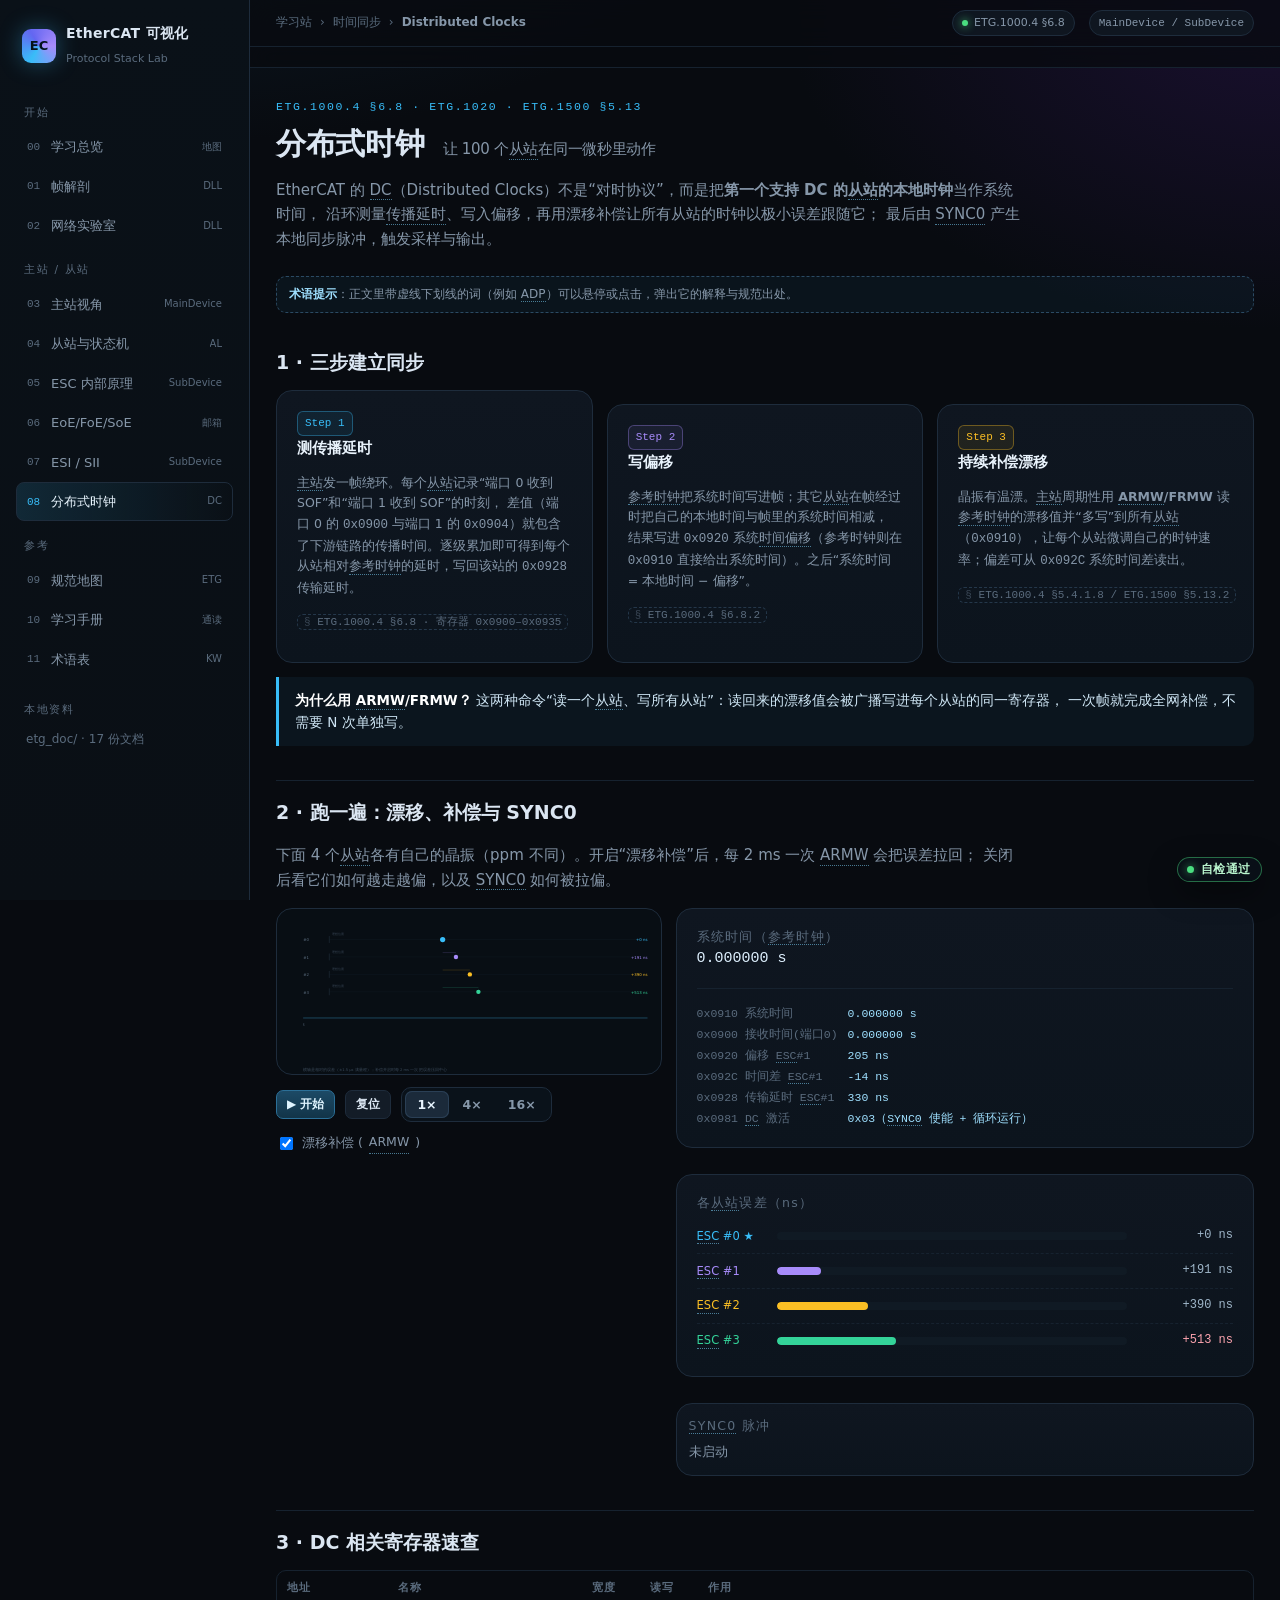
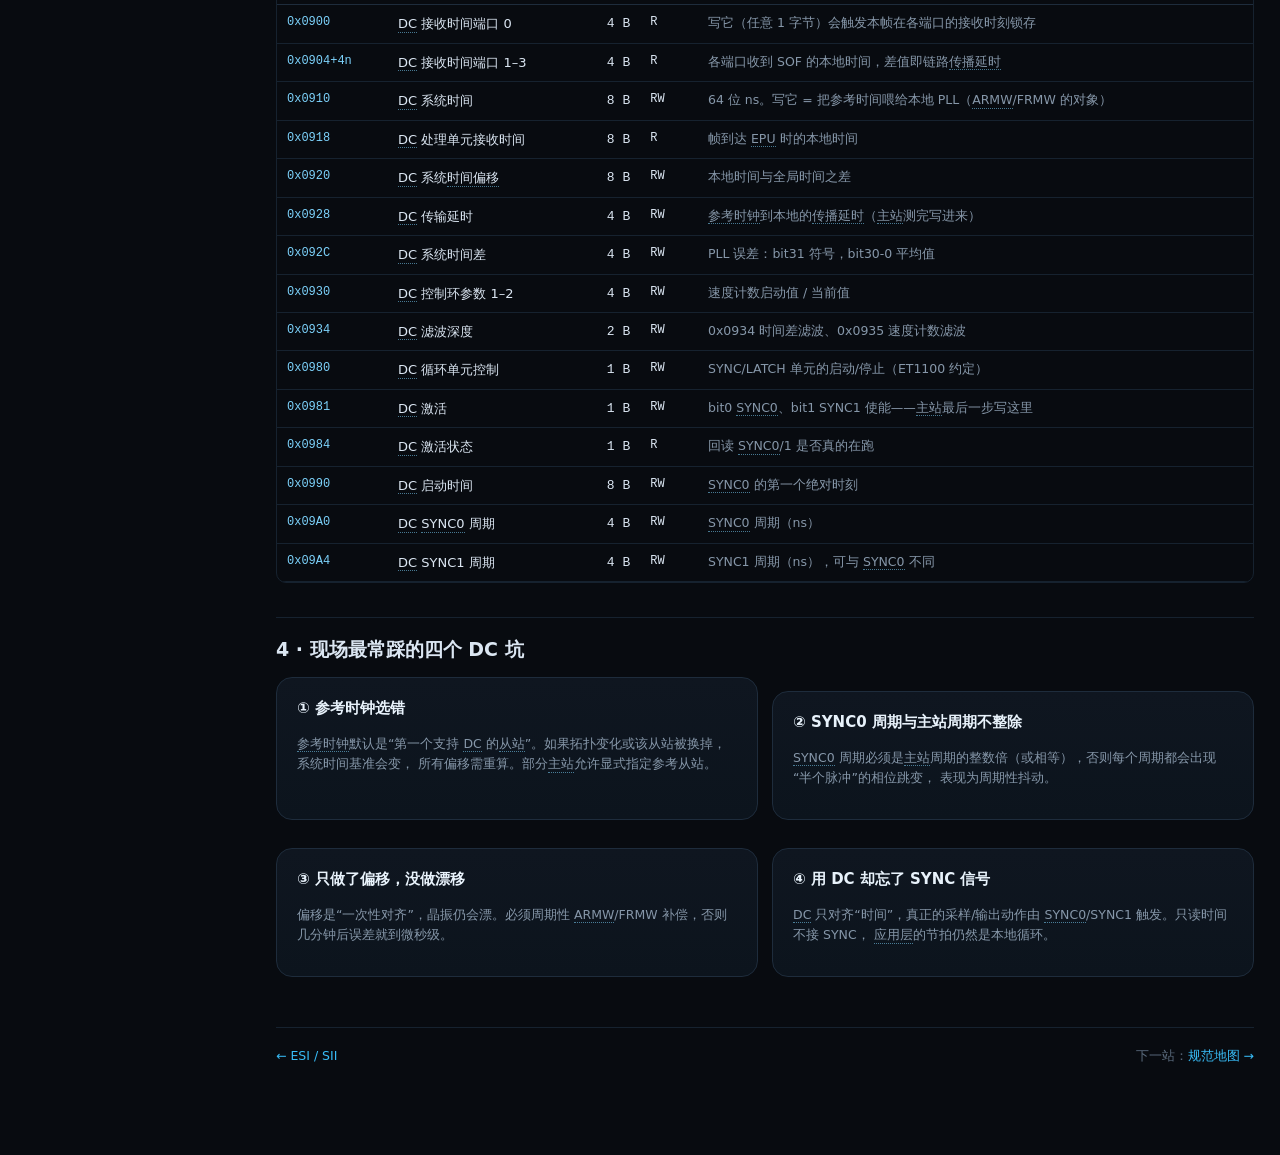
==== commit 3621d15f: "docs(guide): 增补 ESC 内部原理一节并修正寄存器偏移 - 新增 §2.2：ESC 的九个功能块、环岛模型为何让 WKC 有意义、   以及为什么必须由硬件边转发边处理 - 修正 DC " ====
--- a/dc.html
+++ b/dc.html
@@ -44,16 +44,16 @@
           <h3>测传播延时</h3>
           <p class="small muted">
             主站发一帧绕环。每个从站记录“端口 0 收到 SOF”和“端口 1 收到 SOF”的时刻，
-            差值 <code class="mono">0x0980</code> 就包含了下游链路的传播时间。逐级累加即可得到每个从站相对参考时钟的延时。
-          </p>
-          <p class="small"><span class="src">ETG.1000.4 §6.8 · 寄存器 0x0900–0x0980</span></p>
+            差值（端口 0 的 <code class="mono">0x0900</code> 与端口 1 的 <code class="mono">0x0904</code>）就包含了下游链路的传播时间。逐级累加即可得到每个从站相对参考时钟的延时，写回该站的 <code class="mono">0x0928</code> 传输延时。
+          </p>
+          <p class="small"><span class="src">ETG.1000.4 §6.8 · 寄存器 0x0900–0x0935</span></p>
         </div>
         <div class="card">
           <div class="badge s">Step 2</div>
           <h3>写偏移</h3>
           <p class="small muted">
             参考时钟把系统时间写进帧；其它从站在帧经过时把自己的本地时间与帧里的系统时间相减，
-            结果写进 <code class="mono">0x0920</code> 系统时间偏移。之后“系统时间 = 本地时间 − 偏移”。
+            结果写进 <code class="mono">0x0920</code> 系统时间偏移（参考时钟则在 <code class="mono">0x0910</code> 直接给出系统时间）。之后“系统时间 = 本地时间 − 偏移”。
           </p>
           <p class="small"><span class="src">ETG.1000.4 §6.8.2</span></p>
         </div>
@@ -62,7 +62,7 @@
           <h3>持续补偿漂移</h3>
           <p class="small muted">
             晶振有温漂。主站周期性用 <b>ARMW/FRMW</b> 读参考时钟的漂移值并“多写”到所有从站
-            （<code class="mono">0x0928</code>），让每个从站微调自己的时钟速率。
+            （<code class="mono">0x0910</code>），让每个从站微调自己的时钟速率；偏差可从 <code class="mono">0x092C</code> 系统时间差读出。
           </p>
           <p class="small"><span class="src">ETG.1000.4 §5.4.1.8 / ETG.1500 §5.13.2</span></p>
         </div>
@@ -254,12 +254,12 @@
 function drawRegs() {
   const err0 = st[1].driftErr;
   const rows = [
-    ['0x0900 系统时间', `${(t / NS).toFixed(6)} s`],
-    ['0x0910 接收时间', `${((t + st[0].delay) / NS).toFixed(6)} s`],
+    ['0x0910 系统时间', `${(t / NS).toFixed(6)} s`],
+    ['0x0900 接收时间(端口0)', `${((t + st[0].delay) / NS).toFixed(6)} s`],
     ['0x0920 偏移 ESC#1', `${fmt(st[1].offsetErr, 0)} ns`],
-    ['0x0928 漂移 ESC#1', `${fmt(err0, 0)} ns`],
-    ['0x0980 延时 ESC#1', `${st[1].delay} ns`],
-    ['0x0C00 DC 激活', '0x0300（SYNC0 + 锁存）'],
+    ['0x092C 时间差 ESC#1', `${fmt(err0, 0)} ns`],
+    ['0x0928 传输延时 ESC#1', `${st[1].delay} ns`],
+    ['0x0981 DC 激活', '0x03（SYNC0 使能 + 循环运行）'],
   ];
   document.getElementById('regs').innerHTML = rows.map(([k, v]) =>
     `<span class="k">${k}</span><span class="v">${v}</span>`).join('');
@@ -354,7 +354,7 @@
 });
 
 /* ---------------- 寄存器表 ---------------- */
-const DC_REGS = REGS.filter(r => r.addr.startsWith('0x09') || r.addr === '0x0C00' || r.addr === '0x0500');
+const DC_REGS = REGS.filter(r => r.addr.startsWith('0x09') || r.addr === '0x0981');
 document.getElementById('dc-reg-tbl').innerHTML = `
   <thead><tr><th>地址</th><th>名称</th><th>宽度</th><th>读写</th><th>作用</th></tr></thead>
   <tbody>${DC_REGS.map(r => `<tr>
--- a/assets/css/style.css
+++ b/assets/css/style.css
@@ -403,3 +403,38 @@
 @media (max-width:520px){
   .selfcheck{ right:10px; bottom:10px; font-size:11px; }
 }
+
+
+/* ---------- 术语关键词 ---------- */
+.kw{
+  border-bottom:1px dotted rgba(125,211,252,.55);
+  cursor:help; padding-bottom:.5px;
+  transition:background .15s, color .15s, border-color .15s;
+}
+.kw:hover,.kw-on{ background:rgba(56,189,248,.14); color:#dff4ff; border-bottom-color:#7dd3fc; }
+#kw-tip{
+  position:fixed; z-index:500; max-width:390px;
+  background:#0b141d; border:1px solid #2b4a63; border-radius:12px;
+  padding:12px 14px; box-shadow:0 18px 50px rgba(0,0,0,.75);
+  font-size:12.5px; line-height:1.6; color:var(--text);
+}
+#kw-tip[hidden]{ display:none; }
+.kt-head{ display:flex; align-items:baseline; gap:8px; flex-wrap:wrap; }
+.kt-head b{ font-family:var(--mono); font-size:14px; color:#9fe0ff; }
+.kt-full{ font-size:10.5px; color:var(--text-faint); }
+.kt-zh{ font-size:11px; color:#7dd3fc; margin-top:1px; }
+.kt-short{ margin-top:7px; color:#e6f3ff; font-weight:600; }
+.kt-detail{ margin-top:5px; color:var(--text-dim); }
+.kt-foot{
+  display:flex; align-items:center; gap:10px; flex-wrap:wrap;
+  margin-top:9px; padding-top:8px; border-top:1px solid #1b2a3a; font-size:10.5px;
+}
+.kt-rel{ color:var(--text-faint); }
+.kt-rel a{ color:#9fe0ff; text-decoration:none; border-bottom:1px dotted #3b6b8a; }
+.kt-more{ margin-left:auto; color:#7dd3fc; text-decoration:none; white-space:nowrap; }
+.kw-hint{
+  border:1px dashed #2b4a63; background:rgba(56,189,248,.05);
+  border-radius:10px; padding:8px 12px; font-size:12px; color:var(--text-dim);
+  margin:0 0 14px; cursor:pointer; line-height:1.6;
+}
+.kw-hint b{ color:#9fe0ff; }
